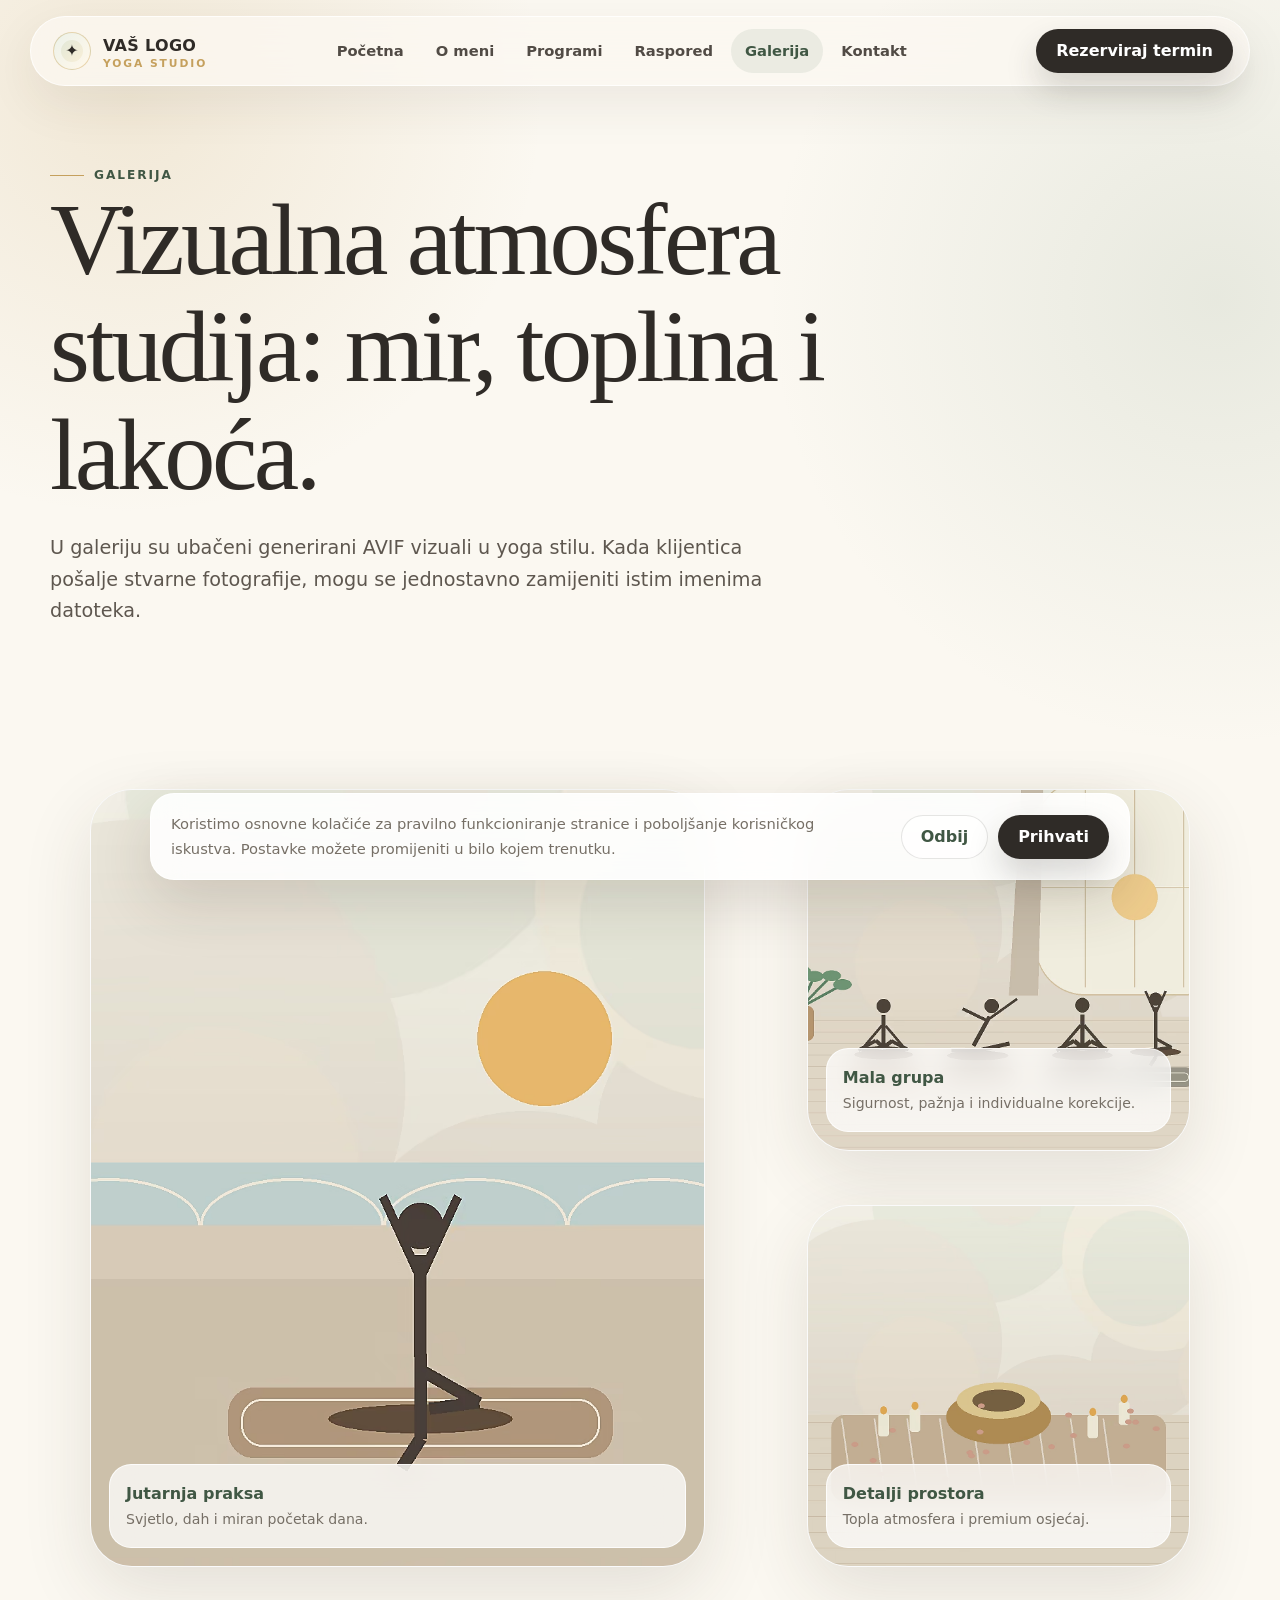
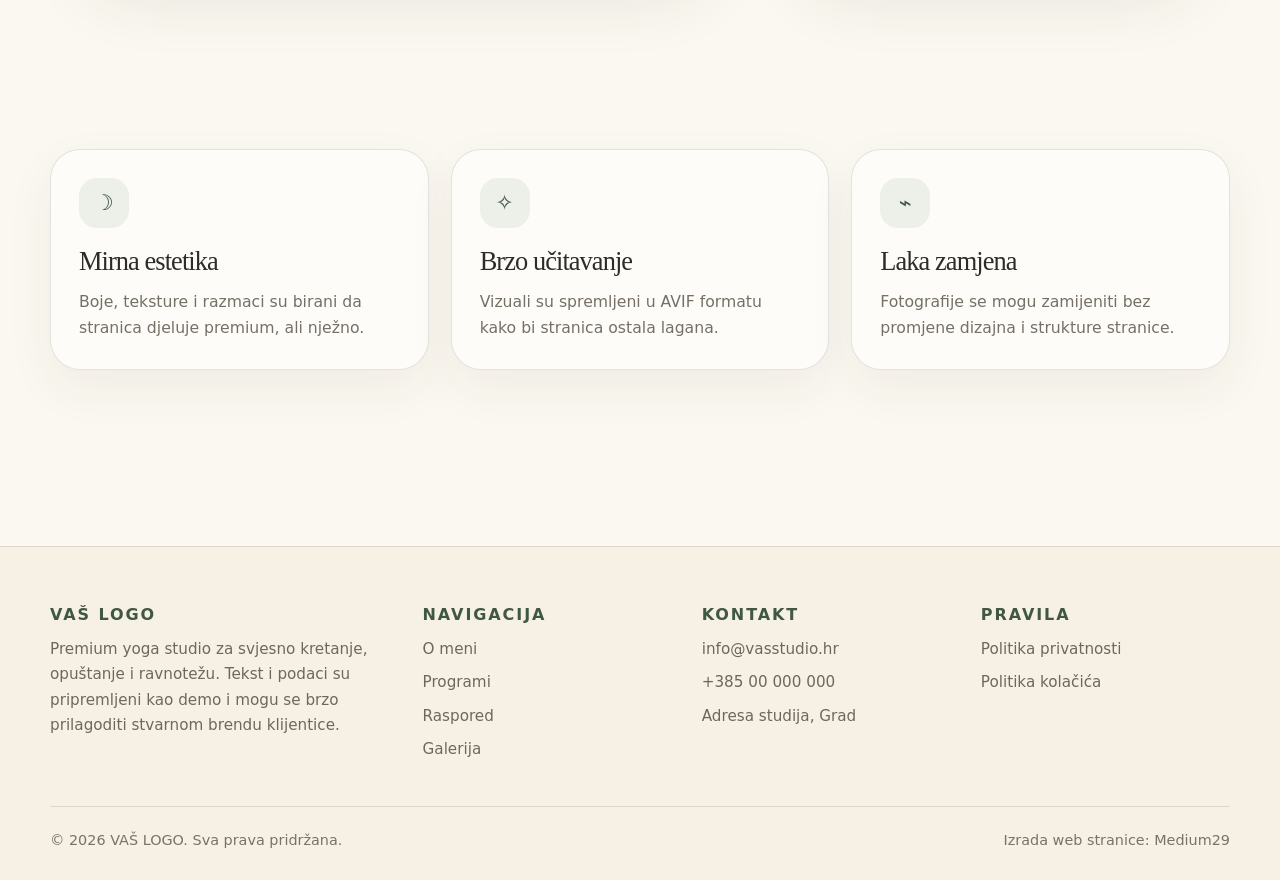
==== galerija.html @ 1f68c261 "1" ====
<!doctype html>
<html lang="hr">
<head>
  <meta charset="utf-8">
  <meta name="viewport" content="width=device-width, initial-scale=1">
  <title>Galerija | Atmosfera yoga studija</title>
  <meta name="description" content="Galerija premium AVIF vizuala za yoga studio, radionice i miran prostor za vježbanje.">
  <meta name="theme-color" content="#fbf8f1">
  <meta property="og:title" content="Galerija | Atmosfera yoga studija">
  <meta property="og:description" content="Galerija premium AVIF vizuala za yoga studio, radionice i miran prostor za vježbanje.">
  <meta property="og:type" content="website">
  <meta property="og:image" content="assets/images/yoga-hero.avif">
  <link rel="icon" href="assets/images/favicon.svg" type="image/svg+xml">
  <link rel="stylesheet" href="assets/css/style.css">
</head>
<body>
  <header class="topbar" aria-label="Glavna navigacija">
    <nav class="nav">
      <a class="brand" href="index.html" aria-label="Početna stranica">
        <span class="brand-mark" aria-hidden="true">✦</span>
        <span>VAŠ LOGO<small>Yoga studio</small></span>
      </a>
      <div class="nav-links" id="main-menu">
        <a data-nav href="index.html">Početna</a>
        <a data-nav href="o-nama.html">O meni</a>
        <a data-nav href="programi.html">Programi</a>
        <a data-nav href="raspored.html">Raspored</a>
        <a data-nav href="galerija.html">Galerija</a>
        <a data-nav href="kontakt.html">Kontakt</a>
      </div>
      <div class="nav-cta">
        <a class="btn btn-primary" href="kontakt.html">Rezerviraj termin</a>
        <button class="menu-toggle" aria-label="Otvori izbornik" aria-controls="main-menu" aria-expanded="false"><span></span><span></span><span></span></button>
      </div>
    </nav>
  </header>

  <main>
    <section class="page-hero">
      <div class="container reveal"><span class="eyebrow">Galerija</span><h1>Vizualna atmosfera studija: mir, toplina i lakoća.</h1><p class="lead">U galeriju su ubačeni generirani AVIF vizuali u yoga stilu. Kada klijentica pošalje stvarne fotografije, mogu se jednostavno zamijeniti istim imenima datoteka.</p></div>
    </section>
    <section class="section-tight">
      <div class="container gallery-grid">
        <figure class="image-card reveal"><img src="assets/images/yoga-galerija-1.avif" alt="Joga uz miran jutarnji ambijent" width="1600" height="1100" loading="lazy"><figcaption class="gallery-caption"><strong>Jutarnja praksa</strong><p>Svjetlo, dah i miran početak dana.</p></figcaption></figure>
        <figure class="image-card reveal"><img src="assets/images/yoga-galerija-2.avif" alt="Mala grupa na yoga satu" width="1600" height="1100" loading="lazy"><figcaption class="gallery-caption"><strong>Mala grupa</strong><p>Sigurnost, pažnja i individualne korekcije.</p></figcaption></figure>
        <figure class="image-card reveal"><img src="assets/images/yoga-galerija-3.avif" alt="Detalji yoga studija, svijeće i zdjela" width="1600" height="1100" loading="lazy"><figcaption class="gallery-caption"><strong>Detalji prostora</strong><p>Topla atmosfera i premium osjećaj.</p></figcaption></figure>
      </div>
    </section>
    <section class="section">
      <div class="container grid-3">
        <article class="card reveal"><div class="icon">☽</div><h3>Mirna estetika</h3><p>Boje, teksture i razmaci su birani da stranica djeluje premium, ali nježno.</p></article>
        <article class="card reveal"><div class="icon">✧</div><h3>Brzo učitavanje</h3><p>Vizuali su spremljeni u AVIF formatu kako bi stranica ostala lagana.</p></article>
        <article class="card reveal"><div class="icon">⌁</div><h3>Laka zamjena</h3><p>Fotografije se mogu zamijeniti bez promjene dizajna i strukture stranice.</p></article>
      </div>
    </section>
  </main>

  <footer class="footer">
    <div class="container">
      <div class="footer-grid">
        <div>
          <h3>VAŠ LOGO</h3>
          <p>Premium yoga studio za svjesno kretanje, opuštanje i ravnotežu. Tekst i podaci su pripremljeni kao demo i mogu se brzo prilagoditi stvarnom brendu klijentice.</p>
        </div>
        <div>
          <h3>Navigacija</h3>
          <a href="o-nama.html">O meni</a>
          <a href="programi.html">Programi</a>
          <a href="raspored.html">Raspored</a>
          <a href="galerija.html">Galerija</a>
        </div>
        <div>
          <h3>Kontakt</h3>
          <a href="mailto:info@vasstudio.hr">info@vasstudio.hr</a>
          <a href="tel:+385000000000">+385 00 000 000</a>
          <p>Adresa studija, Grad</p>
        </div>
        <div>
          <h3>Pravila</h3>
          <a href="politika-privatnosti.html">Politika privatnosti</a>
          <a href="politika-kolacica.html">Politika kolačića</a>
        </div>
      </div>
      <div class="footer-bottom">
        <span>© 2026 VAŠ LOGO. Sva prava pridržana.</span>
        <span>Izrada web stranice: Medium29</span>
      </div>
    </div>
  </footer>
  <div class="cookie" role="dialog" aria-label="Obavijest o kolačićima">
    <div class="cookie-inner">
      <p>Koristimo osnovne kolačiće za pravilno funkcioniranje stranice i poboljšanje korisničkog iskustva. Postavke možete promijeniti u bilo kojem trenutku.</p>
      <div class="cookie-actions">
        <button class="btn btn-soft" data-cookie-reject>Odbij</button>
        <button class="btn btn-primary" data-cookie-accept>Prihvati</button>
      </div>
    </div>
  </div>
  <script src="assets/js/main.js"></script>
</body>
</html>
---- assets/css/style.css ----
:root{
  --paper:#fbf8f1;
  --paper-2:#f4ecdf;
  --cream:#fffdf8;
  --sage:#8fa58d;
  --sage-dark:#405744;
  --sage-soft:#dce6d7;
  --clay:#c79070;
  --sand:#e8dcc9;
  --gold:#c5a05d;
  --ink:#2f2b27;
  --muted:#766f66;
  --line:rgba(47,43,39,.12);
  --white:rgba(255,255,255,.78);
  --shadow:0 24px 70px rgba(60,46,31,.12);
  --radius:30px;
  --radius-lg:42px;
  --container:min(1180px, calc(100% - 40px));
}
*{box-sizing:border-box}
html{scroll-behavior:smooth}
body{
  margin:0;
  font-family:Inter, ui-sans-serif, system-ui, -apple-system, BlinkMacSystemFont, "Segoe UI", sans-serif;
  color:var(--ink);
  background:
    radial-gradient(circle at 10% 4%, rgba(197,160,93,.18), transparent 26rem),
    radial-gradient(circle at 95% 12%, rgba(143,165,141,.18), transparent 28rem),
    var(--paper);
  line-height:1.65;
  -webkit-font-smoothing:antialiased;
  overflow-x:hidden;
}
img{max-width:100%;display:block}
a{color:inherit;text-decoration:none}
button,input,textarea,select{font:inherit}
::selection{background:rgba(197,160,93,.24)}
.container{width:var(--container);margin-inline:auto}
.eyebrow{
  display:inline-flex;align-items:center;gap:10px;
  font-size:.76rem;letter-spacing:.16em;text-transform:uppercase;
  color:var(--sage-dark);font-weight:800;
}
.eyebrow::before{content:"";width:34px;height:1px;background:var(--gold)}
h1,h2,h3{line-height:1.05;margin:0;color:var(--ink);font-family:Georgia, "Times New Roman", serif;font-weight:500;letter-spacing:-.035em}
h1{font-size:clamp(3rem, 8vw, 6.9rem);max-width:920px}
h2{font-size:clamp(2.2rem, 4vw, 4.4rem)}
h3{font-size:clamp(1.35rem, 2vw, 2rem)}
p{margin:0;color:var(--muted)}
.lead{font-size:clamp(1.05rem,1.5vw,1.25rem);max-width:720px;color:#5e574f}
.page-hero{padding:158px 0 76px;position:relative;overflow:hidden}
.page-hero .lead{margin-top:24px}
.topbar{
  position:fixed;top:16px;left:50%;transform:translateX(-50%);z-index:99;
  width:min(1220px, calc(100% - 24px));
  border:1px solid rgba(255,255,255,.74);
  background:rgba(251,248,241,.78);backdrop-filter:blur(18px);
  border-radius:999px;box-shadow:0 18px 50px rgba(68,52,35,.08);
}
.nav{display:flex;align-items:center;justify-content:space-between;gap:24px;padding:12px 16px 12px 22px}
.brand{display:flex;align-items:center;gap:12px;font-weight:850;letter-spacing:.02em;white-space:nowrap}
.brand-mark{width:38px;height:38px;border-radius:50%;display:grid;place-items:center;background:linear-gradient(135deg,var(--sage-soft),#fff1d8);border:1px solid rgba(197,160,93,.35);box-shadow:inset 0 0 0 7px rgba(255,255,255,.45)}
.brand small{display:block;font-size:.67rem;letter-spacing:.18em;text-transform:uppercase;color:var(--gold);font-weight:850;line-height:1}
.nav-links{display:flex;align-items:center;gap:4px}
.nav-links a{font-size:.92rem;font-weight:720;color:#514b45;padding:10px 14px;border-radius:999px;transition:.25s ease}
.nav-links a:hover,.nav-links a.active{background:rgba(143,165,141,.16);color:var(--sage-dark)}
.nav-cta{display:flex;align-items:center;gap:10px}
.btn{
  display:inline-flex;align-items:center;justify-content:center;gap:10px;
  padding:13px 19px;border-radius:999px;border:1px solid transparent;
  font-weight:790;line-height:1;color:var(--ink);transition:.25s ease;cursor:pointer;
}
.btn-primary{background:var(--ink);color:#fff;box-shadow:0 16px 32px rgba(47,43,39,.18)}
.btn-primary:hover{transform:translateY(-2px);box-shadow:0 24px 44px rgba(47,43,39,.2)}
.btn-soft{background:rgba(255,255,255,.72);border-color:var(--line);color:var(--sage-dark)}
.btn-soft:hover{background:#fff;transform:translateY(-2px)}
.menu-toggle{display:none;width:44px;height:44px;border-radius:50%;border:1px solid var(--line);background:rgba(255,255,255,.68);align-items:center;justify-content:center;gap:4px;flex-direction:column;cursor:pointer}
.menu-toggle span{width:18px;height:2px;background:var(--ink);border-radius:3px;transition:.25s ease}
body.menu-open .menu-toggle span:nth-child(1){transform:translateY(6px) rotate(45deg)}
body.menu-open .menu-toggle span:nth-child(2){opacity:0}
body.menu-open .menu-toggle span:nth-child(3){transform:translateY(-6px) rotate(-45deg)}
.hero{position:relative;padding:160px 0 98px;overflow:hidden}
.hero-grid{display:grid;grid-template-columns:1.05fr .95fr;gap:48px;align-items:center}
.hero-copy .eyebrow{margin-bottom:20px}
.hero-copy .lead{margin-top:24px}
.hero-actions{display:flex;align-items:center;gap:14px;flex-wrap:wrap;margin-top:34px}
.hero-stats{display:grid;grid-template-columns:repeat(3,1fr);gap:12px;margin-top:42px;max-width:680px}
.stat{padding:18px;border:1px solid var(--line);background:rgba(255,255,255,.55);border-radius:22px}
.stat strong{display:block;font-size:1.55rem;font-family:Georgia,"Times New Roman",serif;color:var(--sage-dark);line-height:1}.stat span{font-size:.84rem;color:var(--muted)}
.hero-visual{position:relative;min-height:650px}
.image-card{position:relative;border-radius:var(--radius-lg);overflow:hidden;box-shadow:var(--shadow);border:1px solid rgba(255,255,255,.72);background:#eee}
.image-card img{width:100%;height:100%;object-fit:cover;min-height:400px}
.hero-visual .image-card{height:640px}
.float-card{position:absolute;left:-20px;bottom:44px;max-width:260px;padding:22px;border-radius:26px;background:rgba(255,255,255,.78);border:1px solid rgba(255,255,255,.82);backdrop-filter:blur(16px);box-shadow:0 22px 56px rgba(60,46,31,.12)}
.float-card strong{display:block;margin-bottom:7px;font-size:1.05rem;color:var(--sage-dark)}
.orb{position:absolute;border-radius:50%;filter:blur(2px);opacity:.8;z-index:-1}.orb-one{width:280px;height:280px;background:rgba(197,160,93,.16);right:-80px;top:70px}.orb-two{width:220px;height:220px;background:rgba(143,165,141,.18);left:-80px;bottom:130px}
.section{padding:96px 0}.section-tight{padding:70px 0}.section-head{display:flex;align-items:end;justify-content:space-between;gap:40px;margin-bottom:42px}.section-head p{max-width:560px}.grid-3{display:grid;grid-template-columns:repeat(3,1fr);gap:22px}.grid-2{display:grid;grid-template-columns:repeat(2,1fr);gap:28px;align-items:center}.card{border:1px solid var(--line);background:rgba(255,255,255,.56);border-radius:var(--radius);padding:28px;box-shadow:0 18px 50px rgba(60,46,31,.06)}
.card .icon{width:50px;height:50px;border-radius:18px;display:grid;place-items:center;background:rgba(143,165,141,.15);color:var(--sage-dark);font-size:1.35rem;margin-bottom:20px}
.card h3{font-size:1.65rem;margin-bottom:13px}.card p{font-size:.98rem}
.split{display:grid;grid-template-columns:.95fr 1.05fr;gap:48px;align-items:center}.split.reverse{grid-template-columns:1.05fr .95fr}.split-content{padding:18px}.split-content .eyebrow{margin-bottom:17px}.split-content .lead{margin-top:20px}.check-list{display:grid;gap:13px;margin:28px 0 0;padding:0;list-style:none}.check-list li{display:flex;align-items:flex-start;gap:12px;color:#514b45}.check-list li::before{content:"✦";color:var(--gold);font-size:.95rem;margin-top:2px}
.program-grid{display:grid;grid-template-columns:repeat(4,1fr);gap:18px}.program-card{padding:26px;border-radius:28px;border:1px solid var(--line);background:linear-gradient(180deg,rgba(255,255,255,.72),rgba(255,255,255,.42));transition:.25s ease}.program-card:hover{transform:translateY(-5px);box-shadow:0 22px 48px rgba(60,46,31,.1)}.program-card span{display:inline-flex;width:42px;height:42px;border-radius:50%;align-items:center;justify-content:center;background:rgba(197,160,93,.14);color:var(--gold);font-weight:900;margin-bottom:20px}.program-card h3{font-size:1.45rem;margin-bottom:10px}.program-card p{font-size:.95rem}.program-card .meta{margin-top:17px;color:var(--sage-dark);font-weight:800;font-size:.9rem}
.cta-band{position:relative;overflow:hidden;border-radius:44px;padding:58px;background:linear-gradient(135deg,rgba(64,87,68,.96),rgba(83,113,88,.92));color:#fff;box-shadow:var(--shadow)}.cta-band h2,.cta-band p{color:#fff}.cta-band p{opacity:.82;margin-top:18px}.cta-band .btn-primary{background:#fff;color:var(--ink)}.cta-band .cta-actions{margin-top:28px;display:flex;gap:12px;flex-wrap:wrap}.cta-band::after{content:"";position:absolute;right:-120px;top:-90px;width:360px;height:360px;border-radius:50%;background:rgba(255,255,255,.1)}
.testimonials{display:grid;grid-template-columns:1.1fr .9fr;gap:22px}.quote{padding:34px;border-radius:34px;background:#fff;border:1px solid var(--line);box-shadow:0 20px 52px rgba(60,46,31,.07)}.quote p{font-size:1.05rem;color:#4c4741}.quote strong{display:block;margin-top:18px;color:var(--sage-dark)}
.schedule-grid{display:grid;grid-template-columns:repeat(3,1fr);gap:18px}.schedule-day{border-radius:30px;padding:24px;background:rgba(255,255,255,.6);border:1px solid var(--line)}.schedule-day h3{font-size:1.4rem;margin-bottom:16px}.class-row{display:flex;justify-content:space-between;gap:16px;padding:14px 0;border-top:1px solid var(--line)}.class-row span:first-child{font-weight:760;color:#48433d}.class-row span:last-child{color:var(--sage-dark);font-weight:820}
.gallery-grid{display:grid;grid-template-columns:1.2fr .8fr;gap:22px}.gallery-grid .image-card:nth-child(1){grid-row:span 2}.gallery-grid .image-card img{min-height:360px}.gallery-grid .image-card:nth-child(1) img{min-height:744px}.gallery-caption{position:absolute;left:18px;right:18px;bottom:18px;background:rgba(255,255,255,.74);backdrop-filter:blur(14px);border-radius:22px;padding:16px;border:1px solid rgba(255,255,255,.8)}.gallery-caption strong{display:block;color:var(--sage-dark)}.gallery-caption p{font-size:.88rem}
.form-wrap{display:grid;grid-template-columns:.85fr 1.15fr;gap:30px;align-items:start}.contact-panel{border-radius:var(--radius-lg);padding:34px;background:rgba(255,255,255,.62);border:1px solid var(--line);box-shadow:0 20px 55px rgba(60,46,31,.07)}.contact-panel h3{font-size:1.75rem;margin-bottom:16px}.contact-list{display:grid;gap:14px;margin-top:24px}.contact-item{padding:17px;border-radius:20px;background:rgba(244,236,223,.68);border:1px solid rgba(47,43,39,.08)}.contact-item span{display:block;font-size:.79rem;letter-spacing:.11em;text-transform:uppercase;color:var(--gold);font-weight:900}.contact-item strong{color:#46413c}form{display:grid;gap:16px}.field-grid{display:grid;grid-template-columns:repeat(2,1fr);gap:16px}.field label{display:block;font-size:.86rem;font-weight:850;margin-bottom:8px;color:#4c463f}.field input,.field textarea,.field select{width:100%;border:1px solid var(--line);background:rgba(255,255,255,.8);border-radius:18px;padding:15px 16px;color:var(--ink);outline:none;transition:.22s ease}.field input:focus,.field textarea:focus,.field select:focus{border-color:rgba(197,160,93,.75);box-shadow:0 0 0 4px rgba(197,160,93,.12)}textarea{min-height:150px;resize:vertical}.full{grid-column:1/-1}.map-card{height:360px;border-radius:34px;background:linear-gradient(135deg,rgba(143,165,141,.18),rgba(197,160,93,.16)),var(--sand);border:1px solid var(--line);display:grid;place-items:center;text-align:center;padding:30px}.map-card strong{font-family:Georgia,"Times New Roman",serif;font-size:2rem;color:var(--sage-dark)}
.faq{display:grid;gap:14px}.faq details{background:rgba(255,255,255,.58);border:1px solid var(--line);border-radius:24px;padding:20px 22px}.faq summary{cursor:pointer;font-weight:850;color:#46413c}.faq p{margin-top:12px}
.footer{padding:60px 0 28px;background:rgba(244,236,223,.64);border-top:1px solid var(--line);margin-top:80px}.footer-grid{display:grid;grid-template-columns:1.1fr .8fr .8fr .8fr;gap:30px}.footer h3{font-family:Inter,system-ui,sans-serif;font-size:1rem;letter-spacing:.12em;text-transform:uppercase;font-weight:900;color:var(--sage-dark);margin-bottom:14px}.footer p,.footer a{font-size:.95rem;color:#6f675e}.footer a{display:block;margin:8px 0}.footer-bottom{display:flex;justify-content:space-between;gap:20px;border-top:1px solid var(--line);margin-top:36px;padding-top:22px;color:#7a7269;font-size:.9rem}
.cookie{position:fixed;left:20px;right:20px;bottom:20px;z-index:120;display:none}.cookie.show{display:block}.cookie-inner{max-width:980px;margin:auto;display:flex;align-items:center;justify-content:space-between;gap:20px;padding:18px 20px;border-radius:24px;background:rgba(255,255,255,.88);border:1px solid rgba(255,255,255,.85);backdrop-filter:blur(16px);box-shadow:0 22px 60px rgba(60,46,31,.16)}.cookie p{font-size:.92rem}.cookie-actions{display:flex;gap:10px;flex-shrink:0}
.reveal{opacity:0;transform:translateY(22px);transition:opacity .75s ease, transform .75s ease}.reveal.in-view{opacity:1;transform:translateY(0)}
.legal{max-width:900px}.legal h2{font-size:2.4rem;margin:34px 0 16px}.legal p,.legal li{color:var(--muted)}.legal ul{padding-left:20px}
@media (max-width: 1040px){
  .hero-grid,.split,.split.reverse,.form-wrap,.testimonials{grid-template-columns:1fr}.hero{padding-top:140px}.hero-visual{min-height:auto}.hero-visual .image-card{height:auto}.hero-visual .image-card img{min-height:480px}.float-card{left:20px}.program-grid{grid-template-columns:repeat(2,1fr)}.schedule-grid,.grid-3{grid-template-columns:repeat(2,1fr)}.footer-grid{grid-template-columns:1fr 1fr}.section-head{display:block}.section-head p{margin-top:18px}
}
@media (max-width: 820px){
  .topbar{top:10px;width:calc(100% - 18px);border-radius:28px}.nav{padding:10px 12px}.menu-toggle{display:flex}.nav-links{position:fixed;left:0;right:0;top:72px;margin:0 8px;display:grid;gap:4px;padding:12px;border-radius:24px;background:rgba(251,248,241,.96);border:1px solid rgba(255,255,255,.8);box-shadow:0 22px 48px rgba(60,46,31,.14);transform:translateY(-14px);opacity:0;pointer-events:none;transition:.25s ease}.nav-links a{padding:13px 16px}.nav-cta .btn{display:none}body.menu-open .nav-links{transform:translateY(0);opacity:1;pointer-events:auto}.brand small{font-size:.61rem}.hero{padding:124px 0 72px}.page-hero{padding:128px 0 56px}h1{font-size:clamp(2.7rem, 13vw, 4.3rem)}.hero-stats{grid-template-columns:1fr}.grid-2,.grid-3,.schedule-grid,.program-grid{grid-template-columns:1fr}.gallery-grid{grid-template-columns:1fr}.gallery-grid .image-card:nth-child(1){grid-row:auto}.gallery-grid .image-card:nth-child(1) img,.gallery-grid .image-card img{min-height:380px}.field-grid{grid-template-columns:1fr}.footer-grid{grid-template-columns:1fr}.footer-bottom{flex-direction:column}.cta-band{padding:34px;border-radius:32px}.section{padding:72px 0}.cookie-inner{display:block}.cookie-actions{margin-top:14px}.cookie-actions .btn{width:100%}.hero-visual .image-card img{min-height:430px}
}
@media (max-width: 520px){
  :root{--container:calc(100% - 28px)}.hero-actions,.cta-band .cta-actions{align-items:stretch;flex-direction:column}.btn{width:100%}.float-card{position:relative;left:auto;bottom:auto;margin-top:16px;max-width:none}.hero-visual .image-card img{min-height:360px}.stat{padding:16px}.card{padding:22px}.page-hero,.hero{overflow:visible}
}
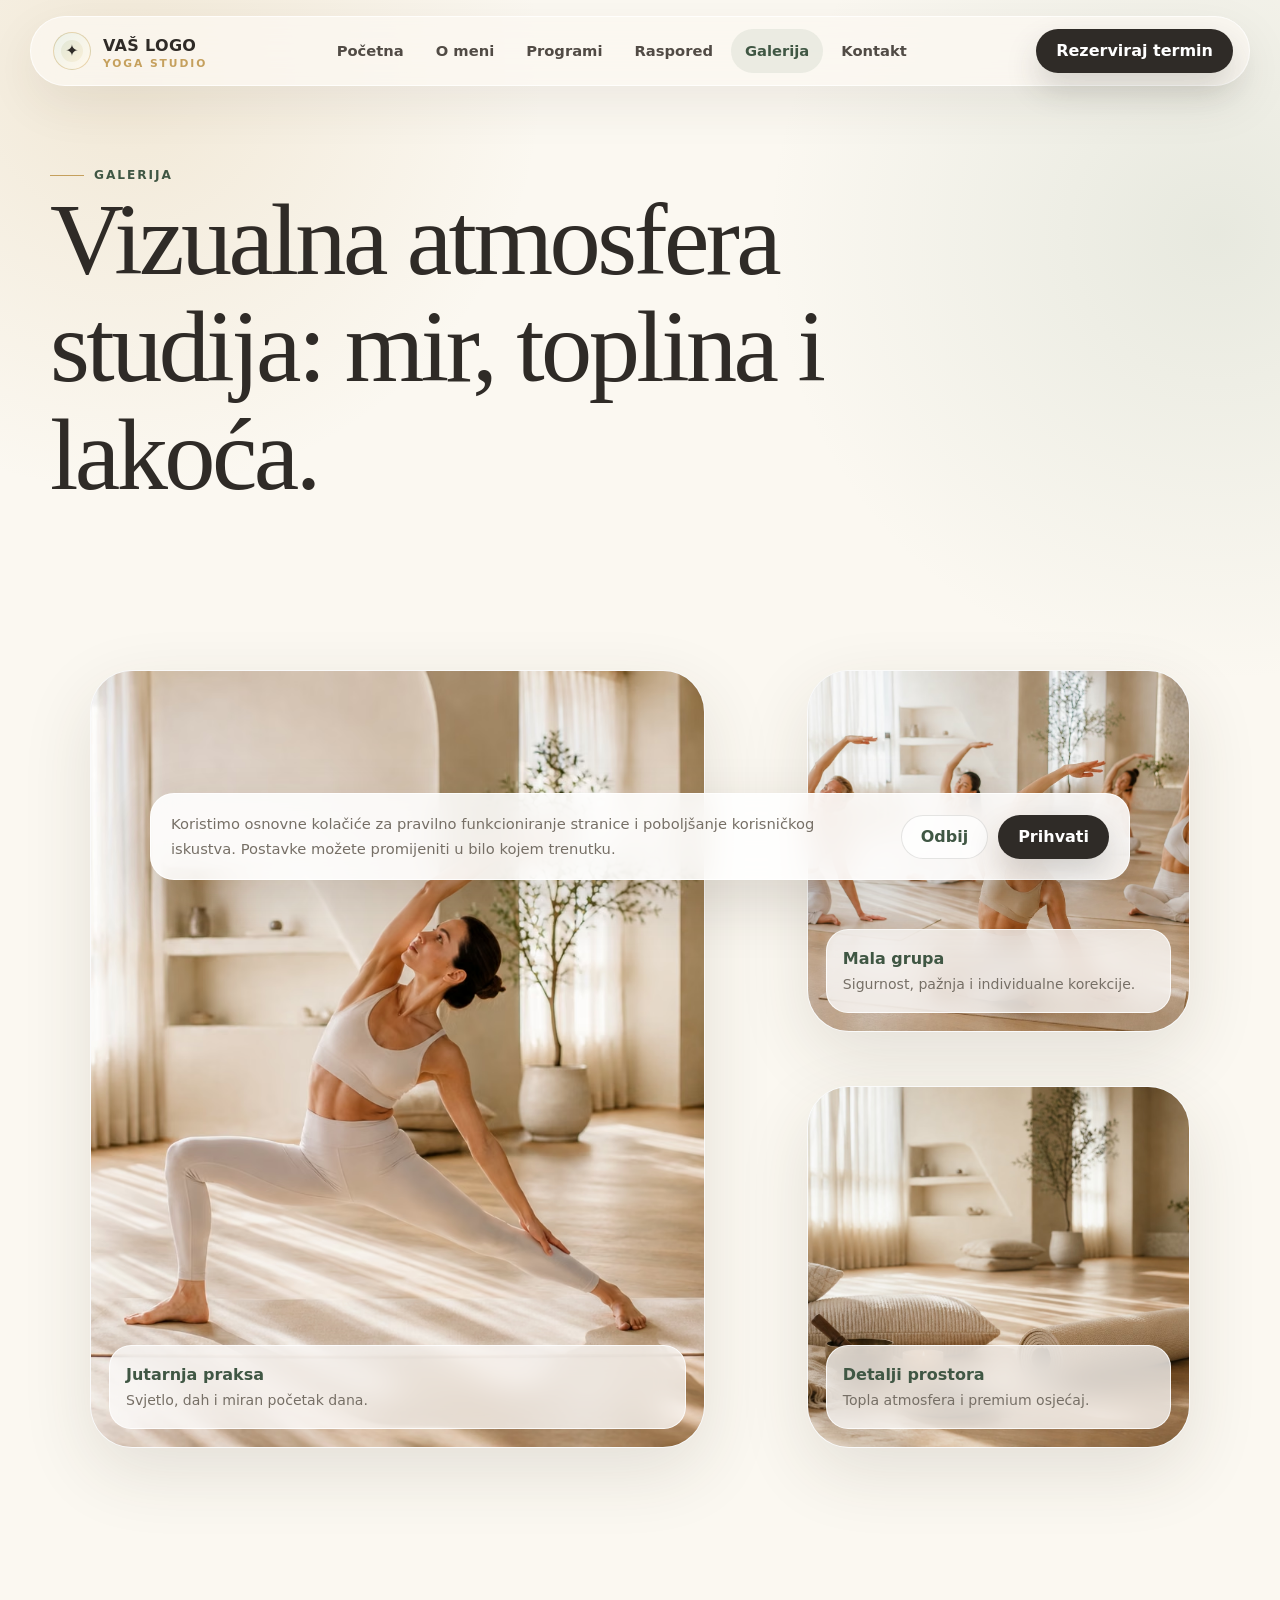
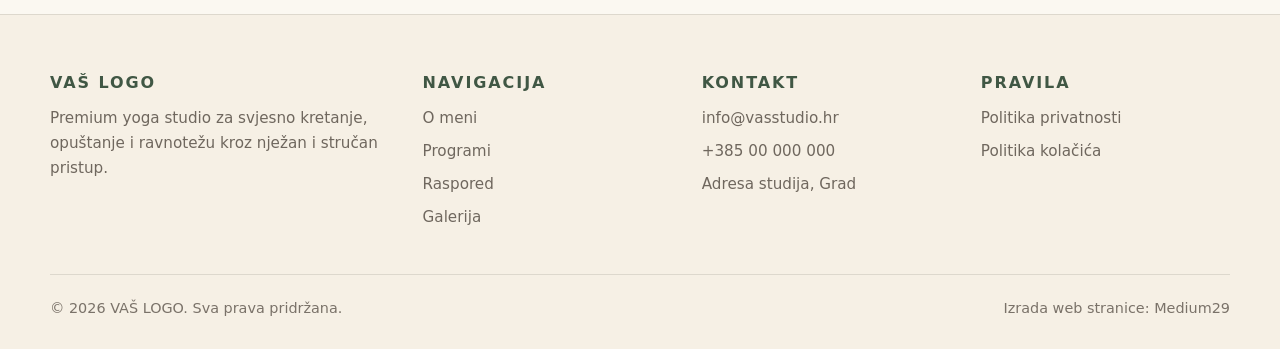
==== commit 0d0bcf4e: "4" ====
--- a/galerija.html
+++ b/galerija.html
@@ -37,20 +37,13 @@
 
   <main>
     <section class="page-hero">
-      <div class="container reveal"><span class="eyebrow">Galerija</span><h1>Vizualna atmosfera studija: mir, toplina i lakoća.</h1><p class="lead">U galeriju su ubačeni generirani AVIF vizuali u yoga stilu. Kada klijentica pošalje stvarne fotografije, mogu se jednostavno zamijeniti istim imenima datoteka.</p></div>
+      <div class="container reveal"><span class="eyebrow">Galerija</span><h1>Vizualna atmosfera studija: mir, toplina i lakoća.</h1></div>
     </section>
     <section class="section-tight">
       <div class="container gallery-grid">
         <figure class="image-card reveal"><img src="assets/images/yoga-galerija-1.avif" alt="Joga uz miran jutarnji ambijent" width="1600" height="1100" loading="lazy"><figcaption class="gallery-caption"><strong>Jutarnja praksa</strong><p>Svjetlo, dah i miran početak dana.</p></figcaption></figure>
         <figure class="image-card reveal"><img src="assets/images/yoga-galerija-2.avif" alt="Mala grupa na yoga satu" width="1600" height="1100" loading="lazy"><figcaption class="gallery-caption"><strong>Mala grupa</strong><p>Sigurnost, pažnja i individualne korekcije.</p></figcaption></figure>
         <figure class="image-card reveal"><img src="assets/images/yoga-galerija-3.avif" alt="Detalji yoga studija, svijeće i zdjela" width="1600" height="1100" loading="lazy"><figcaption class="gallery-caption"><strong>Detalji prostora</strong><p>Topla atmosfera i premium osjećaj.</p></figcaption></figure>
-      </div>
-    </section>
-    <section class="section">
-      <div class="container grid-3">
-        <article class="card reveal"><div class="icon">☽</div><h3>Mirna estetika</h3><p>Boje, teksture i razmaci su birani da stranica djeluje premium, ali nježno.</p></article>
-        <article class="card reveal"><div class="icon">✧</div><h3>Brzo učitavanje</h3><p>Vizuali su spremljeni u AVIF formatu kako bi stranica ostala lagana.</p></article>
-        <article class="card reveal"><div class="icon">⌁</div><h3>Laka zamjena</h3><p>Fotografije se mogu zamijeniti bez promjene dizajna i strukture stranice.</p></article>
       </div>
     </section>
   </main>
@@ -60,7 +53,7 @@
       <div class="footer-grid">
         <div>
           <h3>VAŠ LOGO</h3>
-          <p>Premium yoga studio za svjesno kretanje, opuštanje i ravnotežu. Tekst i podaci su pripremljeni kao demo i mogu se brzo prilagoditi stvarnom brendu klijentice.</p>
+          <p>Premium yoga studio za svjesno kretanje, opuštanje i ravnotežu kroz nježan i stručan pristup.</p>
         </div>
         <div>
           <h3>Navigacija</h3>
--- a/assets/css/style.css
+++ b/assets/css/style.css
@@ -103,7 +103,7 @@
 .testimonials{display:grid;grid-template-columns:1.1fr .9fr;gap:22px}.quote{padding:34px;border-radius:34px;background:#fff;border:1px solid var(--line);box-shadow:0 20px 52px rgba(60,46,31,.07)}.quote p{font-size:1.05rem;color:#4c4741}.quote strong{display:block;margin-top:18px;color:var(--sage-dark)}
 .schedule-grid{display:grid;grid-template-columns:repeat(3,1fr);gap:18px}.schedule-day{border-radius:30px;padding:24px;background:rgba(255,255,255,.6);border:1px solid var(--line)}.schedule-day h3{font-size:1.4rem;margin-bottom:16px}.class-row{display:flex;justify-content:space-between;gap:16px;padding:14px 0;border-top:1px solid var(--line)}.class-row span:first-child{font-weight:760;color:#48433d}.class-row span:last-child{color:var(--sage-dark);font-weight:820}
 .gallery-grid{display:grid;grid-template-columns:1.2fr .8fr;gap:22px}.gallery-grid .image-card:nth-child(1){grid-row:span 2}.gallery-grid .image-card img{min-height:360px}.gallery-grid .image-card:nth-child(1) img{min-height:744px}.gallery-caption{position:absolute;left:18px;right:18px;bottom:18px;background:rgba(255,255,255,.74);backdrop-filter:blur(14px);border-radius:22px;padding:16px;border:1px solid rgba(255,255,255,.8)}.gallery-caption strong{display:block;color:var(--sage-dark)}.gallery-caption p{font-size:.88rem}
-.form-wrap{display:grid;grid-template-columns:.85fr 1.15fr;gap:30px;align-items:start}.contact-panel{border-radius:var(--radius-lg);padding:34px;background:rgba(255,255,255,.62);border:1px solid var(--line);box-shadow:0 20px 55px rgba(60,46,31,.07)}.contact-panel h3{font-size:1.75rem;margin-bottom:16px}.contact-list{display:grid;gap:14px;margin-top:24px}.contact-item{padding:17px;border-radius:20px;background:rgba(244,236,223,.68);border:1px solid rgba(47,43,39,.08)}.contact-item span{display:block;font-size:.79rem;letter-spacing:.11em;text-transform:uppercase;color:var(--gold);font-weight:900}.contact-item strong{color:#46413c}form{display:grid;gap:16px}.field-grid{display:grid;grid-template-columns:repeat(2,1fr);gap:16px}.field label{display:block;font-size:.86rem;font-weight:850;margin-bottom:8px;color:#4c463f}.field input,.field textarea,.field select{width:100%;border:1px solid var(--line);background:rgba(255,255,255,.8);border-radius:18px;padding:15px 16px;color:var(--ink);outline:none;transition:.22s ease}.field input:focus,.field textarea:focus,.field select:focus{border-color:rgba(197,160,93,.75);box-shadow:0 0 0 4px rgba(197,160,93,.12)}textarea{min-height:150px;resize:vertical}.full{grid-column:1/-1}.map-card{height:360px;border-radius:34px;background:linear-gradient(135deg,rgba(143,165,141,.18),rgba(197,160,93,.16)),var(--sand);border:1px solid var(--line);display:grid;place-items:center;text-align:center;padding:30px}.map-card strong{font-family:Georgia,"Times New Roman",serif;font-size:2rem;color:var(--sage-dark)}
+.form-wrap{display:grid;grid-template-columns:.85fr 1.15fr;gap:30px;align-items:start}.contact-panel{border-radius:var(--radius-lg);padding:34px;background:rgba(255,255,255,.62);border:1px solid var(--line);box-shadow:0 20px 55px rgba(60,46,31,.07)}.contact-panel h3{font-size:1.75rem;margin-bottom:16px}.contact-list{display:grid;gap:14px;margin-top:24px}.contact-item{padding:17px;border-radius:20px;background:rgba(244,236,223,.68);border:1px solid rgba(47,43,39,.08)}.contact-item span{display:block;font-size:.79rem;letter-spacing:.11em;text-transform:uppercase;color:var(--gold);font-weight:900}.contact-item strong{color:#46413c}form{display:grid;gap:16px}.field-grid{display:grid;grid-template-columns:repeat(2,1fr);gap:16px}.field label{display:block;font-size:.86rem;font-weight:850;margin-bottom:8px;color:#4c463f}.field input,.field textarea,.field select{width:100%;border:1px solid var(--line);background:rgba(255,255,255,.8);border-radius:18px;padding:15px 16px;color:var(--ink);outline:none;transition:.22s ease}.field input:focus,.field textarea:focus,.field select:focus{border-color:rgba(197,160,93,.75);box-shadow:0 0 0 4px rgba(197,160,93,.12)}textarea{min-height:150px;resize:vertical}.full{grid-column:1/-1}.map-card{height:360px;border-radius:34px;background:linear-gradient(135deg,rgba(143,165,141,.18),rgba(197,160,93,.16)),var(--sand);border:1px solid var(--line);display:grid;place-items:center;text-align:center;padding:30px}.map-card strong{font-family:Georgia,"Times New Roman",serif;font-size:2rem;color:var(--sage-dark)}.single-image{max-width:980px}
 .faq{display:grid;gap:14px}.faq details{background:rgba(255,255,255,.58);border:1px solid var(--line);border-radius:24px;padding:20px 22px}.faq summary{cursor:pointer;font-weight:850;color:#46413c}.faq p{margin-top:12px}
 .footer{padding:60px 0 28px;background:rgba(244,236,223,.64);border-top:1px solid var(--line);margin-top:80px}.footer-grid{display:grid;grid-template-columns:1.1fr .8fr .8fr .8fr;gap:30px}.footer h3{font-family:Inter,system-ui,sans-serif;font-size:1rem;letter-spacing:.12em;text-transform:uppercase;font-weight:900;color:var(--sage-dark);margin-bottom:14px}.footer p,.footer a{font-size:.95rem;color:#6f675e}.footer a{display:block;margin:8px 0}.footer-bottom{display:flex;justify-content:space-between;gap:20px;border-top:1px solid var(--line);margin-top:36px;padding-top:22px;color:#7a7269;font-size:.9rem}
 .cookie{position:fixed;left:20px;right:20px;bottom:20px;z-index:120;display:none}.cookie.show{display:block}.cookie-inner{max-width:980px;margin:auto;display:flex;align-items:center;justify-content:space-between;gap:20px;padding:18px 20px;border-radius:24px;background:rgba(255,255,255,.88);border:1px solid rgba(255,255,255,.85);backdrop-filter:blur(16px);box-shadow:0 22px 60px rgba(60,46,31,.16)}.cookie p{font-size:.92rem}.cookie-actions{display:flex;gap:10px;flex-shrink:0}
